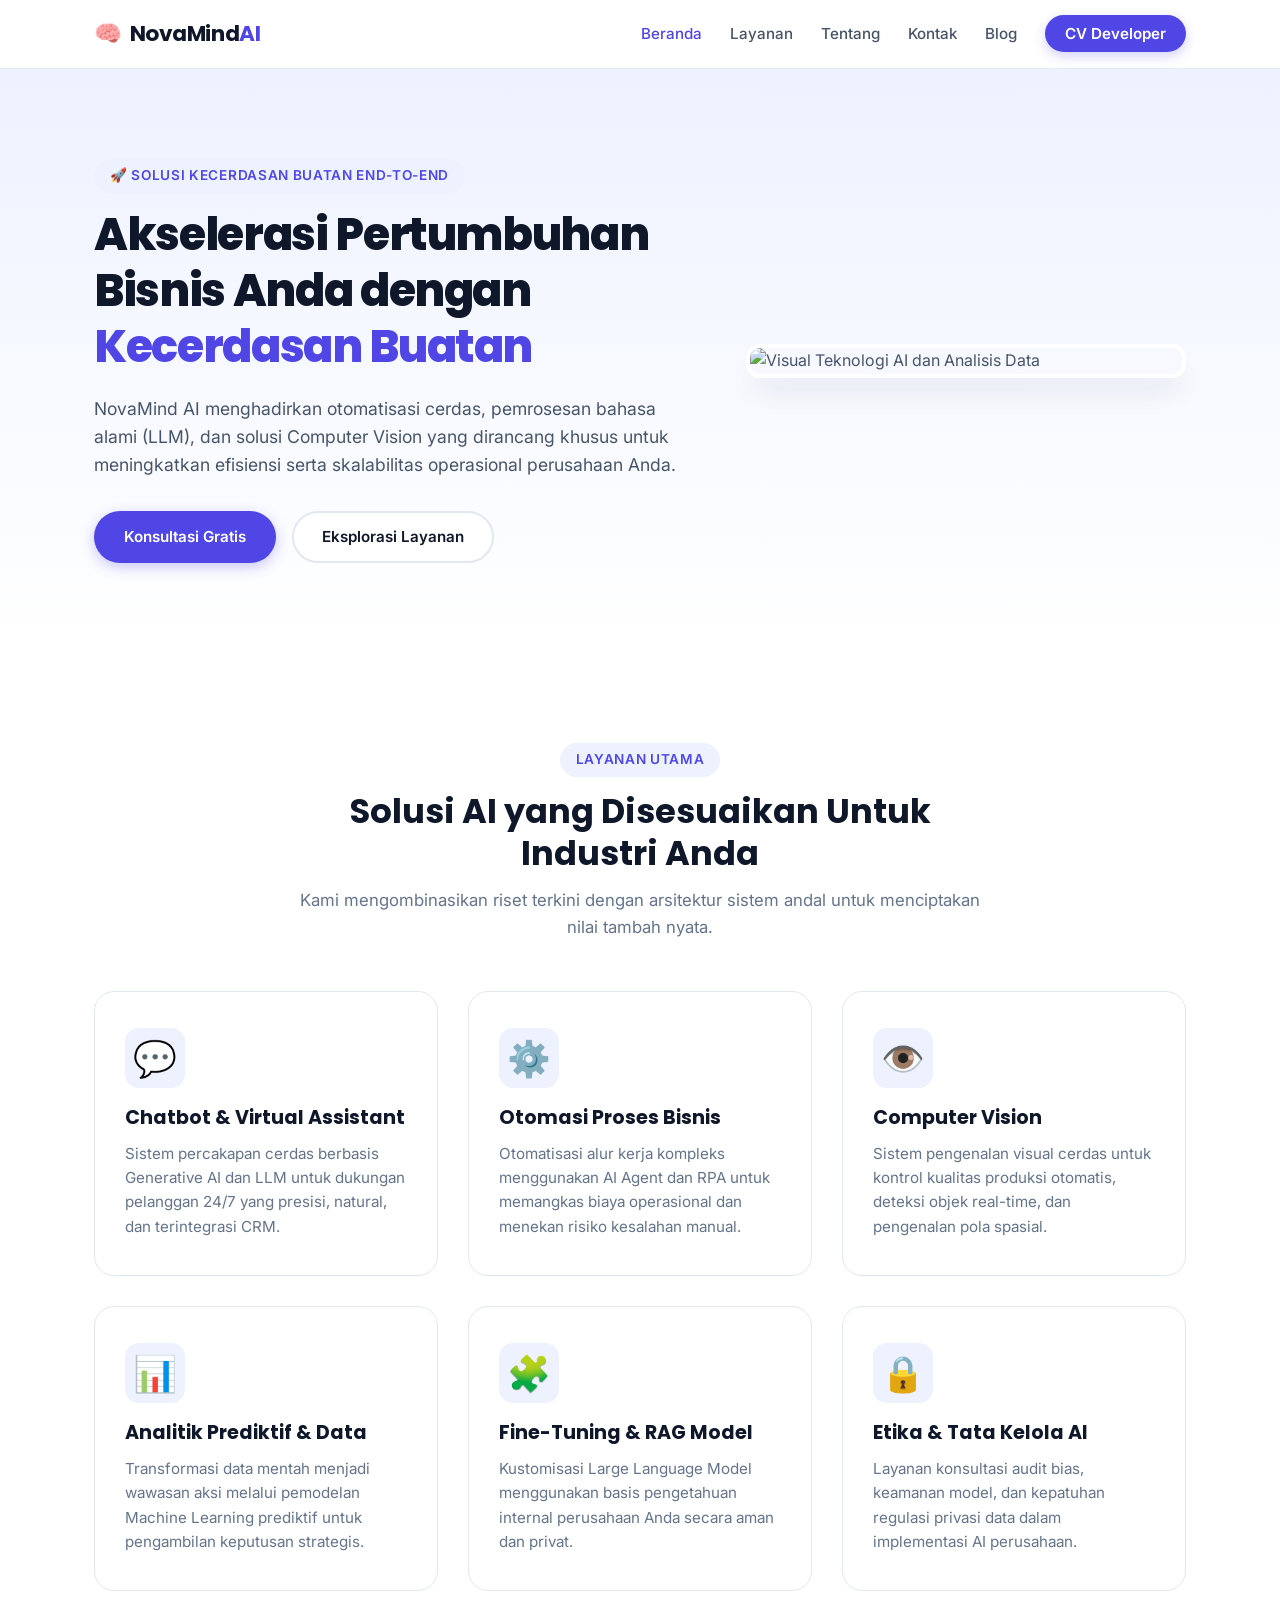
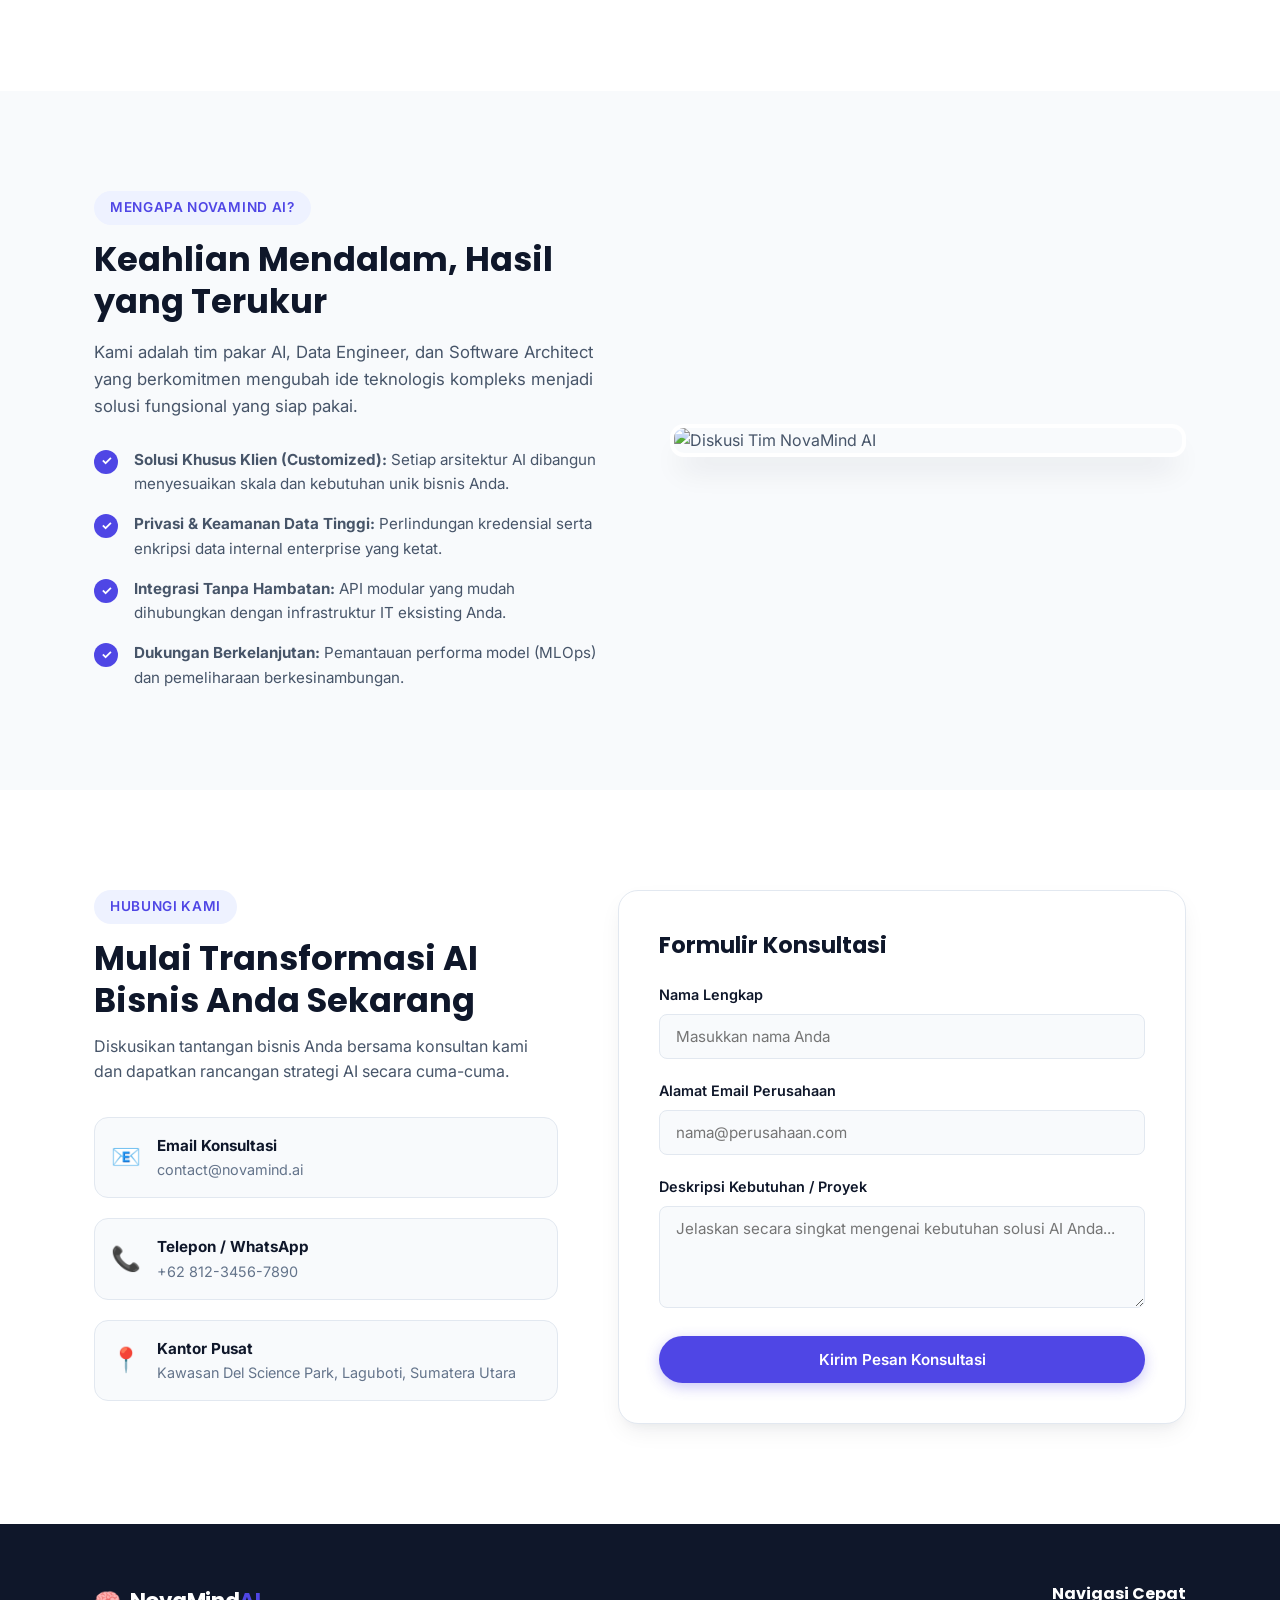
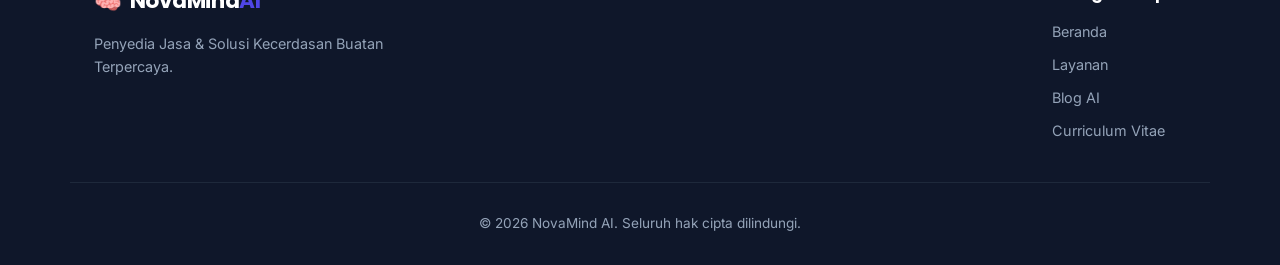
==== index.html @ 24ca6497 "Ini tugas praktikum 2 Pabwe" ====
<!DOCTYPE html>
<html lang="id">
<head>
  <meta charset="UTF-8">
  <meta name="viewport" content="width=device-width, initial-scale=1.0">
  <title>NovaMind AI — Solusi Kecerdasan Buatan Terdepan untuk Bisnis</title>
  <link rel="preconnect" href="https://fonts.googleapis.com">
  <link rel="preconnect" href="https://fonts.gstatic.com" crossorigin>
  <link href="https://fonts.googleapis.com/css2?family=Inter:wght@400;500;600;700&family=Poppins:wght@600;700;800&display=swap" rel="stylesheet">
  <link rel="stylesheet" href="assets/css/style.css">
</head>
<body>

  <!-- ===== HEADER / NAVBAR ===== -->
  <header class="site-header">
    <div class="container navbar">
      <a href="index.html" class="logo">
        <span class="logo-icon">🧠</span>NovaMind<span class="accent">AI</span>
      </a>

      <!-- Hamburger toggle (CSS-only responsive menu) -->
      <input type="checkbox" id="menu-toggle" class="menu-toggle">
      <label for="menu-toggle" class="hamburger" aria-label="Buka Menu Navigasi">
        <span></span><span></span><span></span>
      </label>

      <nav class="main-nav">
        <ul>
          <li><a href="#hero" class="active">Beranda</a></li>
          <li><a href="#layanan">Layanan</a></li>
          <li><a href="#tentang">Tentang</a></li>
          <li><a href="#kontak">Kontak</a></li>
          <li><a href="blog.html">Blog</a></li>
          <li><a href="cv.html" class="nav-cta">CV Developer</a></li>
        </ul>
      </nav>
    </div>
  </header>

  <main>
    <!-- ===== HERO SECTION ===== -->
    <section id="hero" class="hero">
      <div class="container hero-inner">
        <div class="hero-text">
          <span class="badge-pill">🚀 Solusi Kecerdasan Buatan End-to-End</span>
          <h1>Akselerasi Pertumbuhan Bisnis Anda dengan <span class="accent">Kecerdasan Buatan</span></h1>
          <p>
            NovaMind AI menghadirkan otomatisasi cerdas, pemrosesan bahasa alami (LLM), dan solusi Computer Vision yang dirancang khusus untuk meningkatkan efisiensi serta skalabilitas operasional perusahaan Anda.
          </p>
          <div class="hero-actions">
            <a href="#kontak" class="btn btn-primary">Konsultasi Gratis</a>
            <a href="#layanan" class="btn btn-outline">Eksplorasi Layanan</a>
          </div>
        </div>
        <div class="hero-visual">
          <div class="visual-wrapper">
            <img src="https://picsum.photos/id/1005/600/480" alt="Visual Teknologi AI dan Analisis Data" loading="lazy">
          </div>
        </div>
      </div>
    </section>

    <!-- ===== LAYANAN SECTION ===== -->
    <section id="layanan" class="layanan">
      <div class="container">
        <div class="section-header">
          <span class="badge-sub">Layanan Utama</span>
          <h2 class="section-title">Solusi AI yang Disesuaikan Untuk Industri Anda</h2>
          <p class="section-subtitle">Kami mengombinasikan riset terkini dengan arsitektur sistem andal untuk menciptakan nilai tambah nyata.</p>
        </div>

        <div class="card-grid">
          <article class="card">
            <div class="card-icon">💬</div>
            <h3>Chatbot &amp; Virtual Assistant</h3>
            <p>Sistem percakapan cerdas berbasis Generative AI dan LLM untuk dukungan pelanggan 24/7 yang presisi, natural, dan terintegrasi CRM.</p>
          </article>

          <article class="card">
            <div class="card-icon">⚙️</div>
            <h3>Otomasi Proses Bisnis</h3>
            <p>Otomatisasi alur kerja kompleks menggunakan AI Agent dan RPA untuk memangkas biaya operasional dan menekan risiko kesalahan manual.</p>
          </article>

          <article class="card">
            <div class="card-icon">👁️</div>
            <h3>Computer Vision</h3>
            <p>Sistem pengenalan visual cerdas untuk kontrol kualitas produksi otomatis, deteksi objek real-time, dan pengenalan pola spasial.</p>
          </article>

          <article class="card">
            <div class="card-icon">📊</div>
            <h3>Analitik Prediktif &amp; Data</h3>
            <p>Transformasi data mentah menjadi wawasan aksi melalui pemodelan Machine Learning prediktif untuk pengambilan keputusan strategis.</p>
          </article>

          <article class="card">
            <div class="card-icon">🧩</div>
            <h3>Fine-Tuning &amp; RAG Model</h3>
            <p>Kustomisasi Large Language Model menggunakan basis pengetahuan internal perusahaan Anda secara aman dan privat.</p>
          </article>

          <article class="card">
            <div class="card-icon">🔒</div>
            <h3>Etika &amp; Tata Kelola AI</h3>
            <p>Layanan konsultasi audit bias, keamanan model, dan kepatuhan regulasi privasi data dalam implementasi AI perusahaan.</p>
          </article>
        </div>
      </div>
    </section>

    <!-- ===== TENTANG SECTION ===== -->
    <section id="tentang" class="tentang">
      <div class="container tentang-inner">
        <div class="tentang-text">
          <span class="badge-sub">Mengapa NovaMind AI?</span>
          <h2 class="section-title left">Keahlian Mendalam, Hasil yang Terukur</h2>
          <p>
            Kami adalah tim pakar AI, Data Engineer, dan Software Architect yang berkomitmen mengubah ide teknologis kompleks menjadi solusi fungsional yang siap pakai.
          </p>
          <ul class="keunggulan-list">
            <li>
              <div class="check-icon">✓</div>
              <div><strong>Solusi Khusus Klien (Customized):</strong> Setiap arsitektur AI dibangun menyesuaikan skala dan kebutuhan unik bisnis Anda.</div>
            </li>
            <li>
              <div class="check-icon">✓</div>
              <div><strong>Privasi &amp; Keamanan Data Tinggi:</strong> Perlindungan kredensial serta enkripsi data internal enterprise yang ketat.</div>
            </li>
            <li>
              <div class="check-icon">✓</div>
              <div><strong>Integrasi Tanpa Hambatan:</strong> API modular yang mudah dihubungkan dengan infrastruktur IT eksisting Anda.</div>
            </li>
            <li>
              <div class="check-icon">✓</div>
              <div><strong>Dukungan Berkelanjutan:</strong> Pemantauan performa model (MLOps) dan pemeliharaan berkesinambungan.</div>
            </li>
          </ul>
        </div>
        <div class="tentang-visual">
          <div class="visual-wrapper">
            <img src="https://picsum.photos/id/1035/550/450" alt="Diskusi Tim NovaMind AI" loading="lazy">
          </div>
        </div>
      </div>
    </section>

    <!-- ===== KONTAK SECTION ===== -->
    <section id="kontak" class="kontak">
      <div class="container kontak-inner">
        <div class="kontak-info">
          <span class="badge-sub">Hubungi Kami</span>
          <h2 class="section-title left">Mulai Transformasi AI Bisnis Anda Sekarang</h2>
          <p>Diskusikan tantangan bisnis Anda bersama konsultan kami dan dapatkan rancangan strategi AI secara cuma-cuma.</p>
          <div class="info-cards">
            <div class="info-item">
              <span class="info-icon">📧</span>
              <div>
                <strong>Email Konsultasi</strong>
                <p>contact@novamind.ai</p>
              </div>
            </div>
            <div class="info-item">
              <span class="info-icon">📞</span>
              <div>
                <strong>Telepon / WhatsApp</strong>
                <p>+62 812-3456-7890</p>
              </div>
            </div>
            <div class="info-item">
              <span class="info-icon">📍</span>
              <div>
                <strong>Kantor Pusat</strong>
                <p>Kawasan Del Science Park, Laguboti, Sumatera Utara</p>
              </div>
            </div>
          </div>
        </div>

        <form class="kontak-form" action="#" method="post">
          <h3>Formulir Konsultasi</h3>
          <div class="form-group">
            <label for="nama">Nama Lengkap</label>
            <input type="text" id="nama" name="nama" placeholder="Masukkan nama Anda" required>
          </div>
          <div class="form-group">
            <label for="email">Alamat Email Perusahaan</label>
            <input type="email" id="email" name="email" placeholder="nama@perusahaan.com" required>
          </div>
          <div class="form-group">
            <label for="pesan">Deskripsi Kebutuhan / Proyek</label>
            <textarea id="pesan" name="pesan" rows="4" placeholder="Jelaskan secara singkat mengenai kebutuhan solusi AI Anda..." required></textarea>
          </div>
          <button type="submit" class="btn btn-primary btn-block">Kirim Pesan Konsultasi</button>
        </form>
      </div>
    </section>
  </main>

  <!-- ===== FOOTER ===== -->
  <footer class="site-footer">
    <div class="container footer-inner">
      <div class="footer-brand">
        <a href="index.html" class="logo text-white">
          <span class="logo-icon">🧠</span>NovaMind<span class="accent">AI</span>
        </a>
        <p class="footer-tagline">Penyedia Jasa &amp; Solusi Kecerdasan Buatan Terpercaya.</p>
      </div>
      <div class="footer-links-group">
        <h4>Navigasi Cepat</h4>
        <ul class="footer-links">
          <li><a href="index.html">Beranda</a></li>
          <li><a href="index.html#layanan">Layanan</a></li>
          <li><a href="blog.html">Blog AI</a></li>
          <li><a href="cv.html">Curriculum Vitae</a></li>
        </ul>
      </div>
    </div>
    <div class="container footer-bottom">
      <p>&copy; 2026 NovaMind AI. Seluruh hak cipta dilindungi.</p>
    </div>
  </footer>

</body>
</html>
---- assets/css/style.css ----
/* ==========================================================================
   NOVAMIND AI — EXTERNAL STYLESHEET (CSS MURNI)
   ========================================================================== */

/* ===== CSS VARIABLES ===== */
:root {
  --color-primary: #4f46e5;
  --color-primary-hover: #4338ca;
  --color-primary-light: #eef2ff;
  --color-accent: #06b6d4;
  --color-dark: #0f172a;
  --color-slate-800: #1e293b;
  --color-slate-600: #475569;
  --color-slate-500: #64748b;
  --color-light-bg: #f8fafc;
  --color-border: #e2e8f0;
  --color-white: #ffffff;
  
  --font-heading: 'Poppins', -apple-system, BlinkMacSystemFont, sans-serif;
  --font-body: 'Inter', -apple-system, BlinkMacSystemFont, sans-serif;
  
  --radius-sm: 8px;
  --radius-md: 14px;
  --radius-lg: 20px;
  --radius-full: 9999px;
  
  --shadow-sm: 0 1px 3px rgba(15, 23, 42, 0.08);
  --shadow-md: 0 10px 25px -5px rgba(15, 23, 42, 0.08), 0 8px 10px -6px rgba(15, 23, 42, 0.04);
  --shadow-lg: 0 20px 30px -10px rgba(15, 23, 42, 0.12);
  
  --transition: all 0.25s cubic-bezier(0.4, 0, 0.2, 1);
}

/* ===== RESET & BASE ===== */
*, *::before, *::after {
  margin: 0;
  padding: 0;
  box-sizing: border-box;
}

html {
  scroll-behavior: smooth;
}

body {
  font-family: var(--font-body);
  color: var(--color-slate-600);
  background-color: var(--color-white);
  line-height: 1.6;
  -webkit-font-smoothing: antialiased;
}

img {
  max-width: 100%;
  height: auto;
  display: block;
  border-radius: var(--radius-md);
}

a {
  text-decoration: none;
  color: inherit;
  transition: var(--transition);
}

ul {
  list-style: none;
}

h1, h2, h3, h4 {
  font-family: var(--font-heading);
  color: var(--color-dark);
  line-height: 1.25;
}

.container {
  width: 100%;
  max-width: 1140px;
  margin: 0 auto;
  padding: 0 24px;
}

/* ===== NAVBAR & HEADER ===== */
.site-header {
  position: sticky;
  top: 0;
  background: rgba(255, 255, 255, 0.88);
  backdrop-filter: blur(12px);
  -webkit-backdrop-filter: blur(12px);
  z-index: 1000;
  border-bottom: 1px solid var(--color-border);
}

.navbar {
  display: flex;
  align-items: center;
  justify-content: space-between;
  padding: 16px 24px;
}

.logo {
  font-family: var(--font-heading);
  font-weight: 700;
  font-size: 1.35rem;
  color: var(--color-dark);
  display: flex;
  align-items: center;
  letter-spacing: -0.02em;
}

.logo-icon {
  margin-right: 8px;
  font-size: 1.4rem;
}

.accent {
  color: var(--color-primary);
}

.main-nav ul {
  display: flex;
  gap: 28px;
  align-items: center;
}

.main-nav a {
  font-weight: 500;
  font-size: 0.95rem;
  color: var(--color-slate-600);
}

.main-nav a:hover,
.main-nav a.active {
  color: var(--color-primary);
}

.nav-cta {
  background: var(--color-primary);
  color: var(--color-white) !important;
  padding: 9px 20px;
  border-radius: var(--radius-full);
  font-weight: 600 !important;
  box-shadow: 0 4px 12px rgba(79, 70, 229, 0.25);
}

.nav-cta:hover {
  background: var(--color-primary-hover);
  transform: translateY(-1px);
}

.menu-toggle, .hamburger {
  display: none;
}

/* ===== BUTTONS ===== */
.btn {
  display: inline-flex;
  align-items: center;
  justify-content: center;
  padding: 12px 28px;
  border-radius: var(--radius-full);
  font-family: var(--font-body);
  font-weight: 600;
  font-size: 0.95rem;
  cursor: pointer;
  transition: var(--transition);
  border: 2px solid transparent;
}

.btn-primary {
  background: var(--color-primary);
  color: var(--color-white);
  box-shadow: 0 4px 14px rgba(79, 70, 229, 0.3);
}

.btn-primary:hover {
  background: var(--color-primary-hover);
  transform: translateY(-2px);
  box-shadow: 0 6px 20px rgba(79, 70, 229, 0.4);
}

.btn-outline {
  border-color: var(--color-border);
  color: var(--color-dark);
  background: var(--color-white);
}

.btn-outline:hover {
  border-color: var(--color-primary);
  color: var(--color-primary);
  background: var(--color-primary-light);
}

.btn-block {
  width: 100%;
}

/* ===== BADGES & SECTION HEADERS ===== */
.badge-pill, .badge-sub {
  display: inline-block;
  background: var(--color-primary-light);
  color: var(--color-primary);
  padding: 6px 16px;
  border-radius: var(--radius-full);
  font-size: 0.85rem;
  font-weight: 600;
  margin-bottom: 14px;
  text-transform: uppercase;
  letter-spacing: 0.05em;
}

.section-header {
  text-align: center;
  max-width: 680px;
  margin: 0 auto 50px;
}

.section-title {
  font-size: 2.1rem;
  font-weight: 700;
  margin-bottom: 12px;
}

.section-title.left {
  text-align: left;
}

.section-subtitle {
  color: var(--color-slate-500);
  font-size: 1.05rem;
}

/* ===== HERO SECTION ===== */
.hero {
  padding: 90px 0 80px;
  background: linear-gradient(180deg, var(--color-primary-light) 0%, #ffffff 100%);
}

.hero-inner {
  display: grid;
  grid-template-columns: 1.15fr 0.85fr;
  gap: 56px;
  align-items: center;
}

.hero-text h1 {
  font-size: 2.8rem;
  font-weight: 800;
  margin-bottom: 20px;
  letter-spacing: -0.03em;
}

.hero-text p {
  font-size: 1.1rem;
  color: var(--color-slate-600);
  margin-bottom: 32px;
}

.hero-actions {
  display: flex;
  gap: 16px;
  flex-wrap: wrap;
}

.visual-wrapper img {
  box-shadow: var(--shadow-lg);
  border: 4px solid var(--color-white);
}

/* ===== LAYANAN SECTION ===== */
.layanan {
  padding: 100px 0;
}

.card-grid {
  display: grid;
  grid-template-columns: repeat(3, 1fr);
  gap: 30px;
}

.card {
  background: var(--color-white);
  border-radius: var(--radius-lg);
  padding: 36px 30px;
  border: 1px solid var(--color-border);
  transition: var(--transition);
  display: flex;
  flex-direction: column;
}

.card:hover {
  transform: translateY(-8px);
  box-shadow: var(--shadow-lg);
  border-color: rgba(79, 70, 229, 0.3);
}

.card-icon {
  font-size: 2.2rem;
  margin-bottom: 18px;
  background: var(--color-primary-light);
  width: 60px;
  height: 60px;
  display: flex;
  align-items: center;
  justify-content: center;
  border-radius: var(--radius-md);
}

.card h3 {
  font-size: 1.2rem;
  margin-bottom: 12px;
}

.card p {
  font-size: 0.95rem;
  color: var(--color-slate-500);
  line-height: 1.6;
}

/* ===== TENTANG SECTION ===== */
.tentang {
  padding: 100px 0;
  background: var(--color-light-bg);
}

.tentang-inner {
  display: grid;
  grid-template-columns: 1fr 1fr;
  gap: 60px;
  align-items: center;
}

.tentang-text p {
  margin: 16px 0 28px;
  font-size: 1.05rem;
}

.keunggulan-list {
  display: flex;
  flex-direction: column;
  gap: 16px;
}

.keunggulan-list li {
  display: flex;
  gap: 16px;
  align-items: flex-start;
  font-size: 0.95rem;
}

.check-icon {
  background: var(--color-primary);
  color: var(--color-white);
  width: 24px;
  height: 24px;
  border-radius: 50%;
  display: flex;
  align-items: center;
  justify-content: center;
  font-size: 0.8rem;
  font-weight: bold;
  flex-shrink: 0;
  margin-top: 2px;
}

/* ===== KONTAK SECTION ===== */
.kontak {
  padding: 100px 0;
}

.kontak-inner {
  display: grid;
  grid-template-columns: 0.9fr 1.1fr;
  gap: 60px;
}

.info-cards {
  margin-top: 32px;
  display: flex;
  flex-direction: column;
  gap: 20px;
}

.info-item {
  display: flex;
  align-items: center;
  gap: 16px;
  padding: 16px;
  background: var(--color-light-bg);
  border-radius: var(--radius-md);
  border: 1px solid var(--color-border);
}

.info-icon {
  font-size: 1.5rem;
}

.info-item strong {
  display: block;
  color: var(--color-dark);
  font-size: 0.95rem;
}

.info-item p {
  font-size: 0.9rem;
  color: var(--color-slate-500);
}

.kontak-form {
  background: var(--color-white);
  padding: 40px;
  border-radius: var(--radius-lg);
  border: 1px solid var(--color-border);
  box-shadow: var(--shadow-md);
}

.kontak-form h3 {
  font-size: 1.4rem;
  margin-bottom: 24px;
}

.form-group {
  margin-bottom: 20px;
}

.form-group label {
  display: block;
  margin-bottom: 8px;
  font-weight: 600;
  font-size: 0.9rem;
  color: var(--color-dark);
}

.form-group input,
.form-group textarea {
  width: 100%;
  padding: 12px 16px;
  border-radius: var(--radius-sm);
  border: 1px solid var(--color-border);
  font-family: var(--font-body);
  font-size: 0.95rem;
  transition: var(--transition);
  background: var(--color-light-bg);
}

.form-group input:focus,
.form-group textarea:focus {
  outline: none;
  background: var(--color-white);
  border-color: var(--color-primary);
  box-shadow: 0 0 0 4px rgba(79, 70, 229, 0.15);
}

/* ===== FOOTER ===== */
.site-footer {
  background: var(--color-dark);
  color: #94a3b8;
  padding: 60px 0 30px;
  font-size: 0.9rem;
}

.footer-inner {
  display: flex;
  justify-content: space-between;
  gap: 40px;
  padding-bottom: 40px;
  border-bottom: 1px solid var(--color-slate-800);
}

.text-white { color: var(--color-white) !important; }

.footer-tagline {
  margin-top: 12px;
  max-width: 300px;
}

.footer-links-group h4 {
  color: var(--color-white);
  font-size: 1rem;
  margin-bottom: 16px;
}

.footer-links {
  display: flex;
  flex-direction: column;
  gap: 10px;
}

.footer-links a:hover {
  color: var(--color-white);
}

.footer-bottom {
  padding-top: 30px;
  text-align: center;
  font-size: 0.85rem;
}

/* ===== RESPONSIVE MEDIA QUERIES ===== */
@media (max-width: 992px) {
  .hero-inner, .tentang-inner, .kontak-inner {
    grid-template-columns: 1fr;
    gap: 40px;
  }
  .hero-visual, .tentang-visual {
    order: -1;
  }
  .card-grid {
    grid-template-columns: repeat(2, 1fr);
  }
}

@media (max-width: 768px) {
  .card-grid {
    grid-template-columns: 1fr;
  }
  
  .hero-text h1 {
    font-size: 2.2rem;
  }

  .hamburger {
    display: flex;
    flex-direction: column;
    gap: 5px;
    cursor: pointer;
    z-index: 1001;
  }

  .hamburger span {
    width: 25px;
    height: 3px;
    background: var(--color-dark);
    border-radius: 2px;
    transition: var(--transition);
  }

  .main-nav {
    position: absolute;
    top: 100%;
    left: 0;
    width: 100%;
    background: var(--color-white);
    box-shadow: var(--shadow-lg);
    max-height: 0;
    overflow: hidden;
    transition: var(--transition);
    border-bottom: 1px solid var(--color-border);
  }

  .main-nav ul {
    flex-direction: column;
    align-items: flex-start;
    padding: 20px 24px;
    gap: 18px;
  }

  .menu-toggle:checked ~ .main-nav {
    max-height: 380px;
  }
}
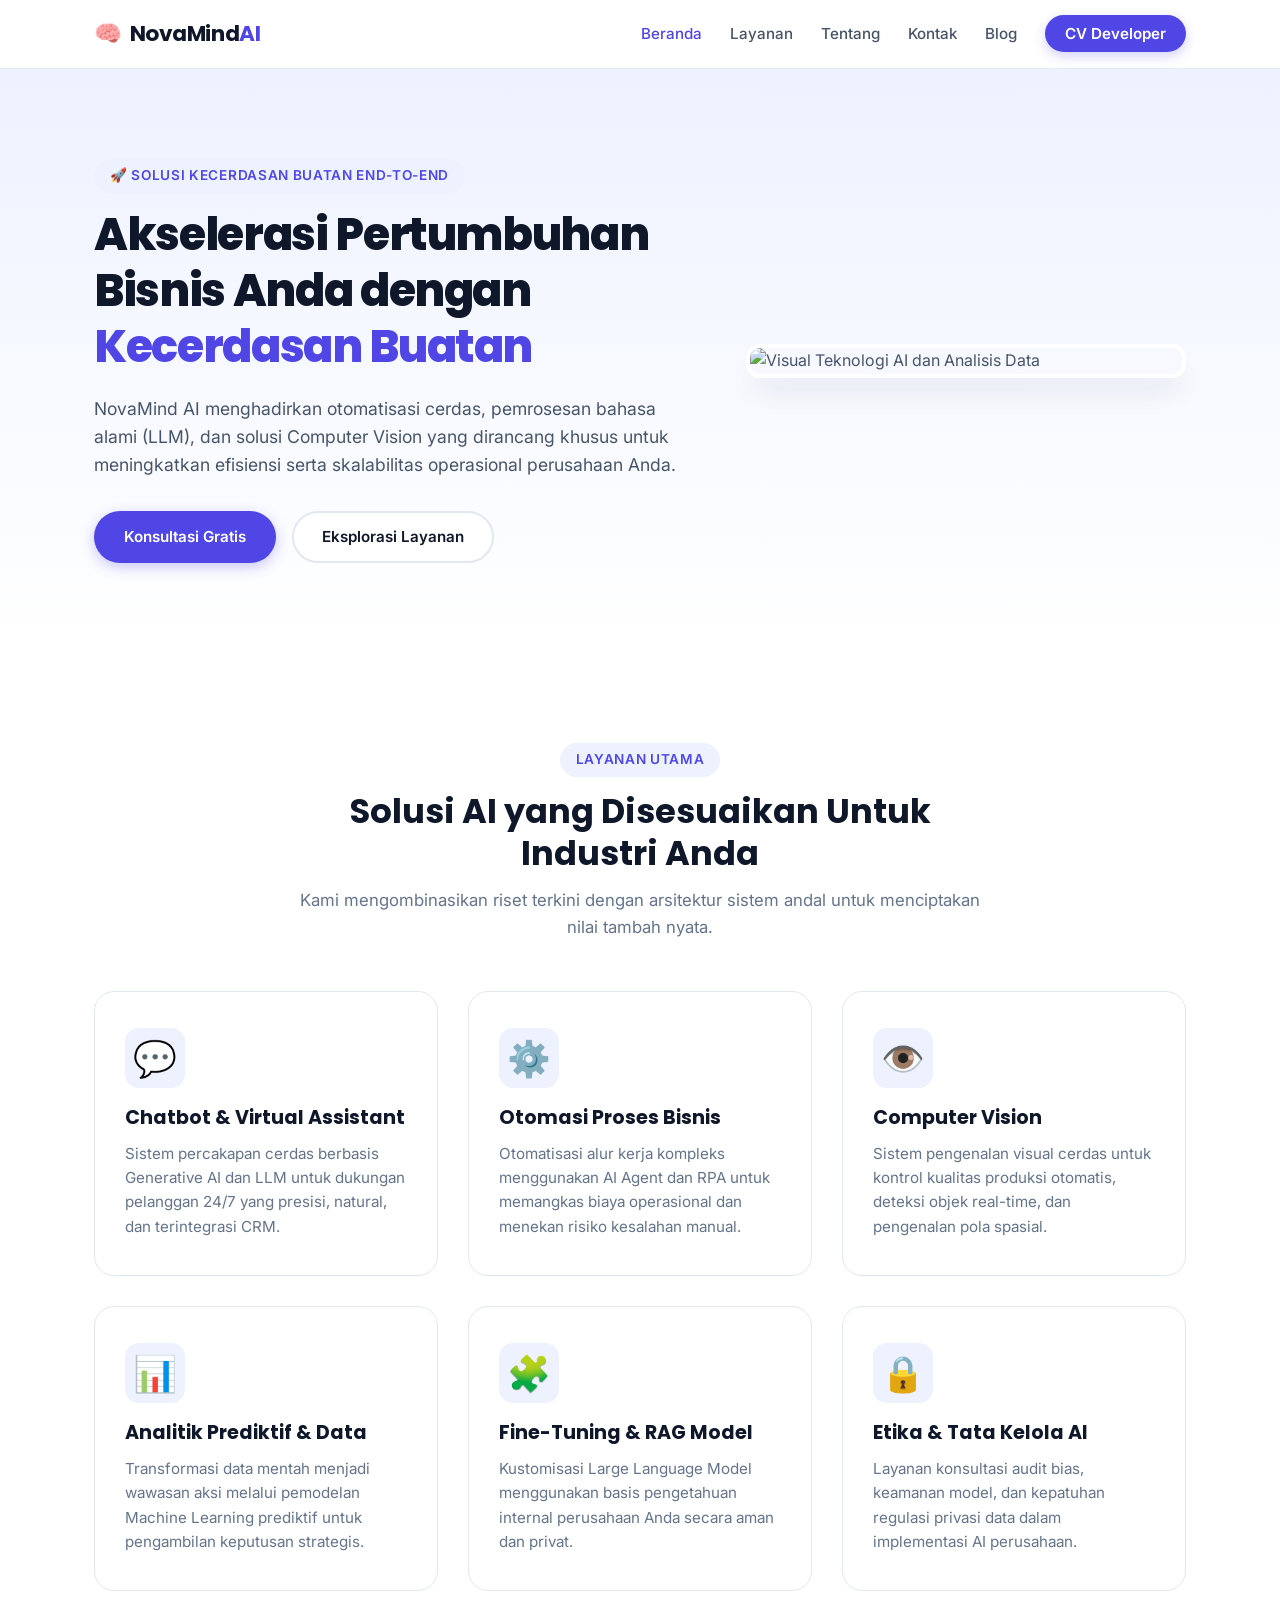
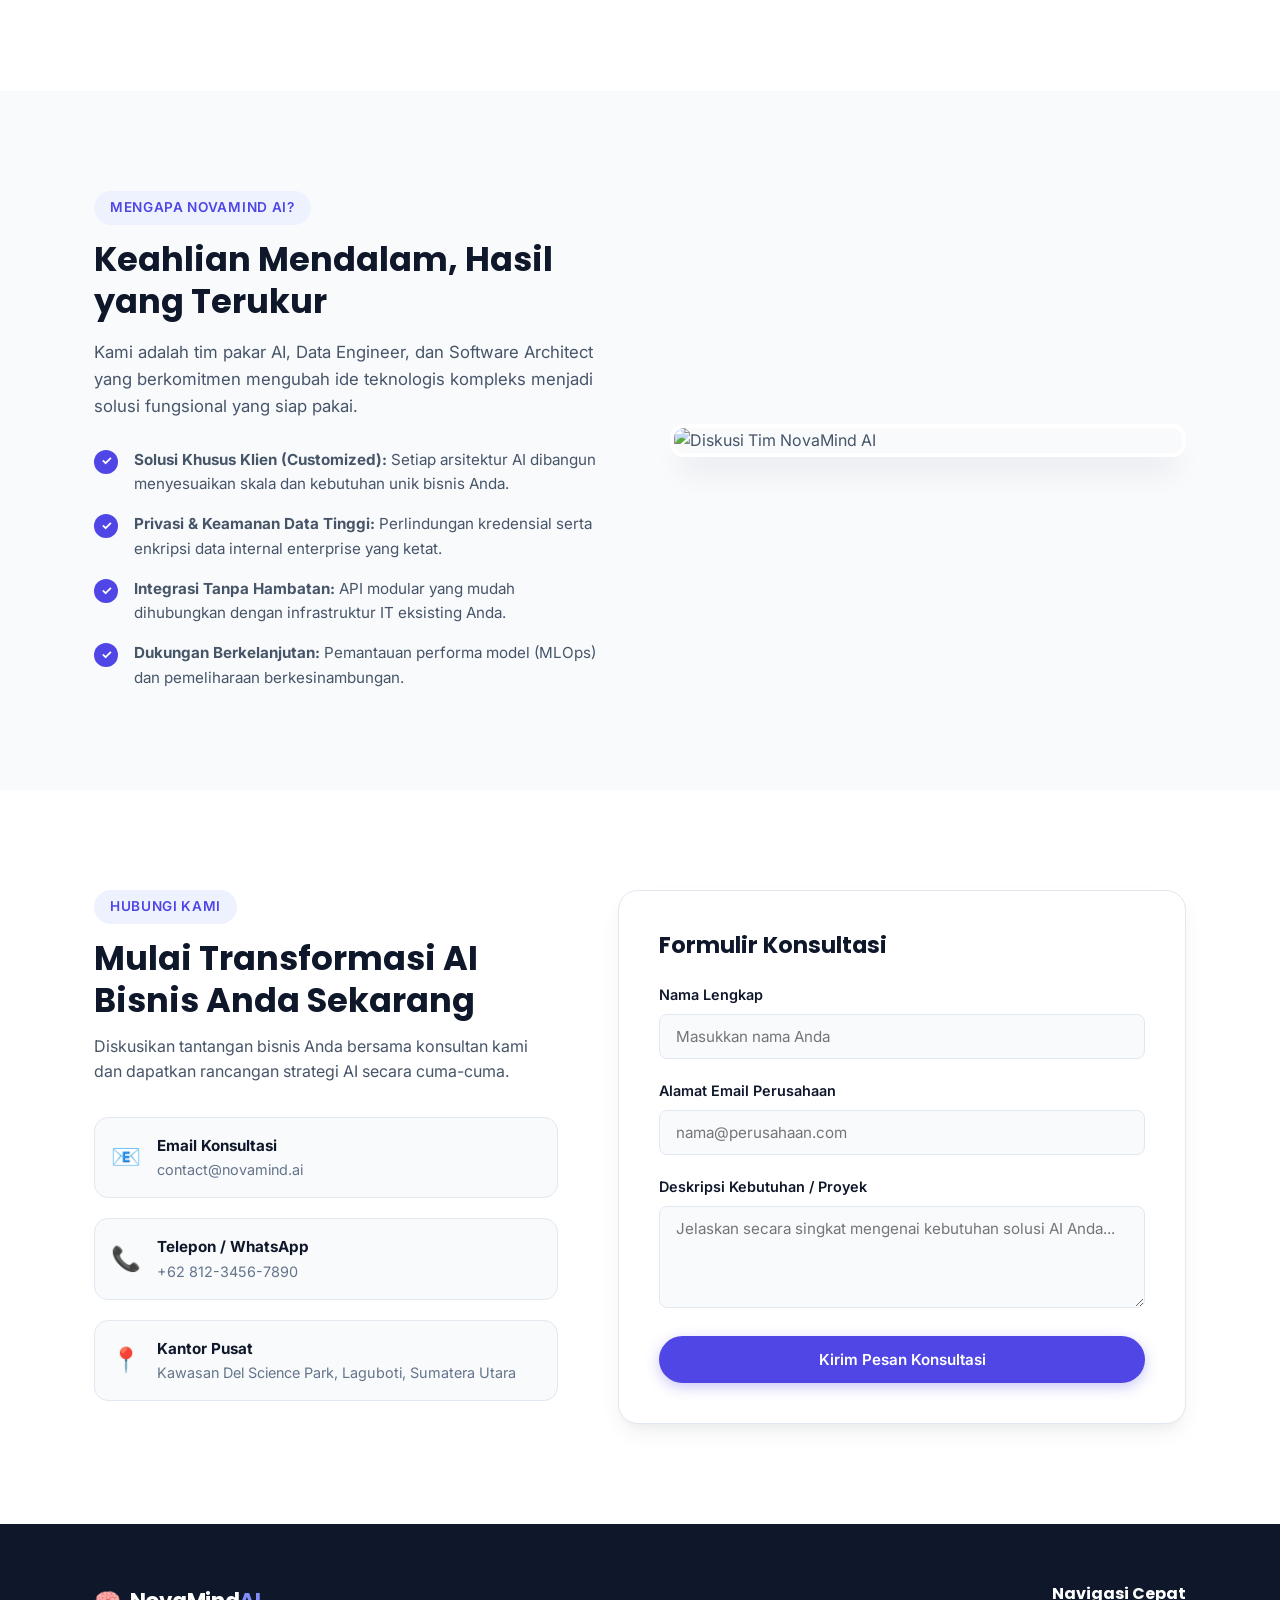
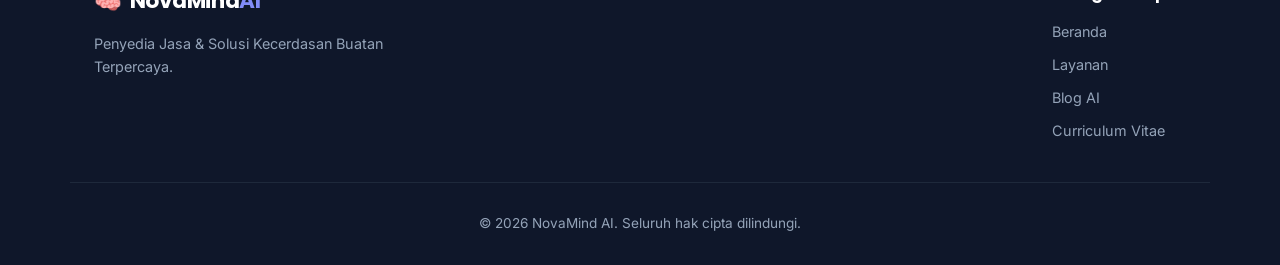
==== commit 9f2783c1: "update nih" ====
--- a/index.html
+++ b/index.html
@@ -4,10 +4,12 @@
   <meta charset="UTF-8">
   <meta name="viewport" content="width=device-width, initial-scale=1.0">
   <title>NovaMind AI — Solusi Kecerdasan Buatan Terdepan untuk Bisnis</title>
+  <meta name="description" content="NovaMind AI menyediakan jasa Chatbot, Otomasi Proses Bisnis, Computer Vision, dan Analitik Prediktif untuk transformasi digital perusahaan Anda.">
   <link rel="preconnect" href="https://fonts.googleapis.com">
   <link rel="preconnect" href="https://fonts.gstatic.com" crossorigin>
   <link href="https://fonts.googleapis.com/css2?family=Inter:wght@400;500;600;700&family=Poppins:wght@600;700;800&display=swap" rel="stylesheet">
   <link rel="stylesheet" href="assets/css/style.css">
+  <link rel="preconnect" href="https://picsum.photos">
 </head>
 <body>
 
@@ -54,7 +56,7 @@
         </div>
         <div class="hero-visual">
           <div class="visual-wrapper">
-            <img src="https://picsum.photos/id/1005/600/480" alt="Visual Teknologi AI dan Analisis Data" loading="lazy">
+            <img src="https://picsum.photos/id/1005/600/480" alt="Visual Teknologi AI dan Analisis Data" fetchpriority="high">
           </div>
         </div>
       </div>
--- a/assets/css/style.css
+++ b/assets/css/style.css
@@ -496,6 +496,11 @@
   font-size: 0.85rem;
 }
 
+/* ===== FIX: Kontras logo di footer (dark background) ===== */
+.site-footer .accent {
+  color: #818cf8; /* indigo-400 — lebih terang, aman di background gelap */
+}
+
 /* ===== RESPONSIVE MEDIA QUERIES ===== */
 @media (max-width: 992px) {
   .hero-inner, .tentang-inner, .kontak-inner {
